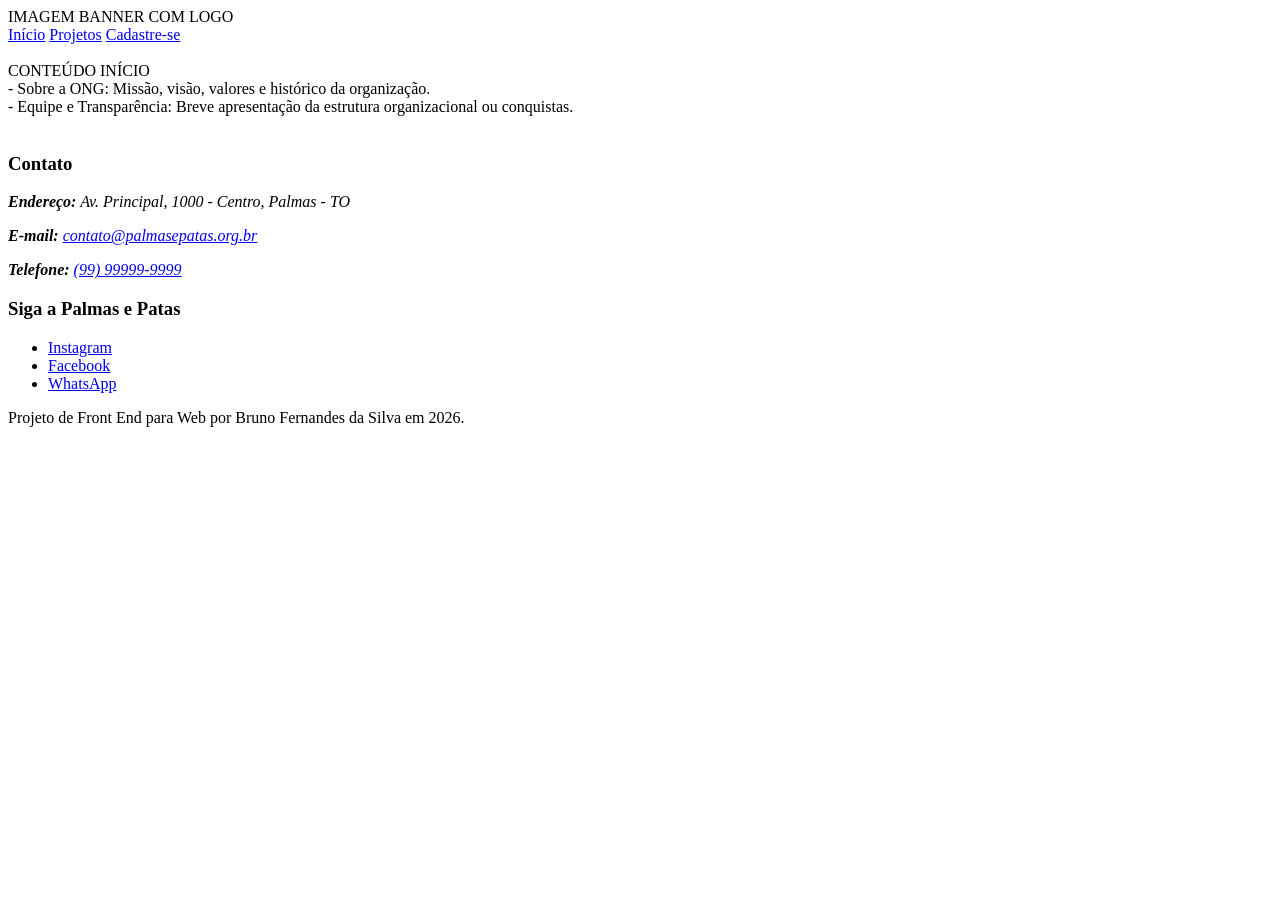
==== index.html @ 06e3e746 "Estrutura inicial do site Palmas e Patas" ====
<!DOCTYPE html>
<!-- BRUNO FERNANDES DA SILVA -->
<!-- RGM 49735403 -->
<html lang="pt-br">
<head>
    <meta charset="UTF-8">
    <meta name="viewport" content="width=device-width, initial-scale=1.0">
    <title>Início - Palmas e Patas</title>
</head>
<body>

    <header>
        IMAGEM BANNER COM LOGO
        <br>
        <nav>
        <a href="index.html">Início</a>
        <a href="projetos.html">Projetos</a>
        <a href="cadastro.html">Cadastre-se</a>
        </nav>
    </header>
<br>
    <main>

    CONTEÚDO INÍCIO<br>

    -	Sobre a ONG: Missão, visão, valores e histórico da organização.<br>
    -	Equipe e Transparência: Breve apresentação da estrutura organizacional ou conquistas.


    </main>
<br>
    <footer>

    <section>
        <h3>Contato</h3>
        <address>
            <p><strong>Endereço:</strong> Av. Principal, 1000 - Centro, Palmas - TO</p>
            <p><strong>E-mail:</strong> <a href="mailto:contato@palmasepatas.org.br">contato@palmasepatas.org.br</a></p>
            <p><strong>Telefone:</strong> <a href="tel:99999999999">(99) 99999-9999</a></p>
        </address>
    </section>

    <!-- Placeholder para redes sociais, já que elas não existem -->
    <section>
        <h3>Siga a Palmas e Patas</h3>
        <ul>
            <li><a href="https://instagram.com" target="_blank" rel="noopener">Instagram</a></li>
            <li><a href="https://facebook.com" target="_blank" rel="noopener">Facebook</a></li>
            <li><a href="https://whatsapp.com" target="_blank" rel="noopener">WhatsApp</a></li>
        </ul>
    </section>

    <div>
        <p>Projeto de Front End para Web por Bruno Fernandes da Silva em 2026.</p>
    </div>
</footer>

</body>
</html>
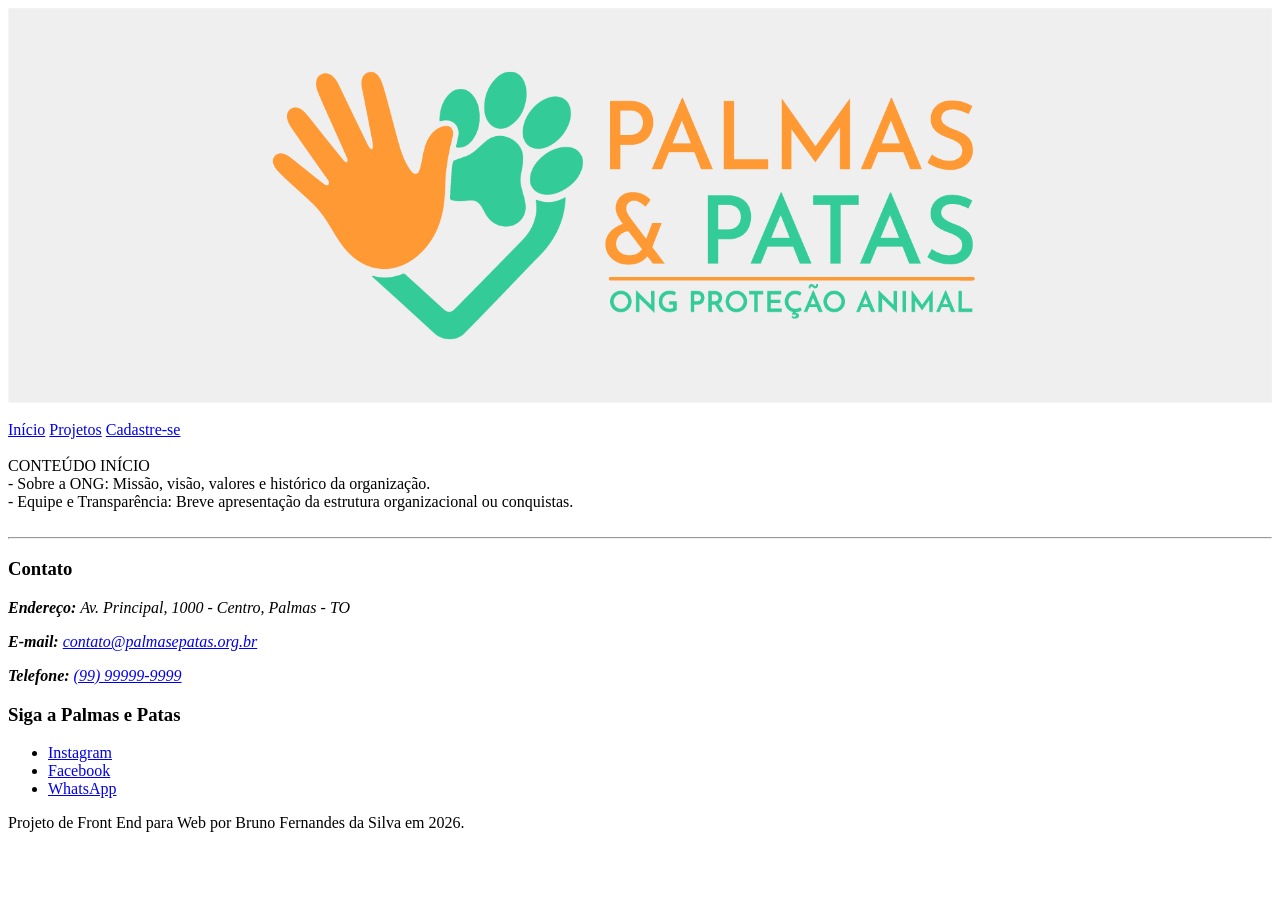
==== commit 9b9648dc: "Adicão do Banner do site" ====
--- a/index.html
+++ b/index.html
@@ -6,11 +6,27 @@
     <meta charset="UTF-8">
     <meta name="viewport" content="width=device-width, initial-scale=1.0">
     <title>Início - Palmas e Patas</title>
+
+    <!-- CSS TEMPORÁRIO PARA TESTES -->
+    <style>
+        .banner-img {
+            max-width: 100%;
+            height: auto;
+            display: block;
+        }
+    </style>
+
 </head>
 <body>
 
     <header>
-        IMAGEM BANNER COM LOGO
+        <picture>
+            <!-- Formato principal (ex: PNG ou WebP) -->
+            <source srcset="banner.png" type="image/png">
+            <!-- Fallback/Reserva caso o navegador não carregue o source acima -->
+            <img src="banner.jpg" alt="Banner Institucional da ONG Palmas e Patas" class="banner-img">
+            
+        </picture>
         <br>
         <nav>
         <a href="index.html">Início</a>
@@ -28,7 +44,8 @@
 
 
     </main>
-<br>
+    <br>
+    <hr>
     <footer>
 
     <section>
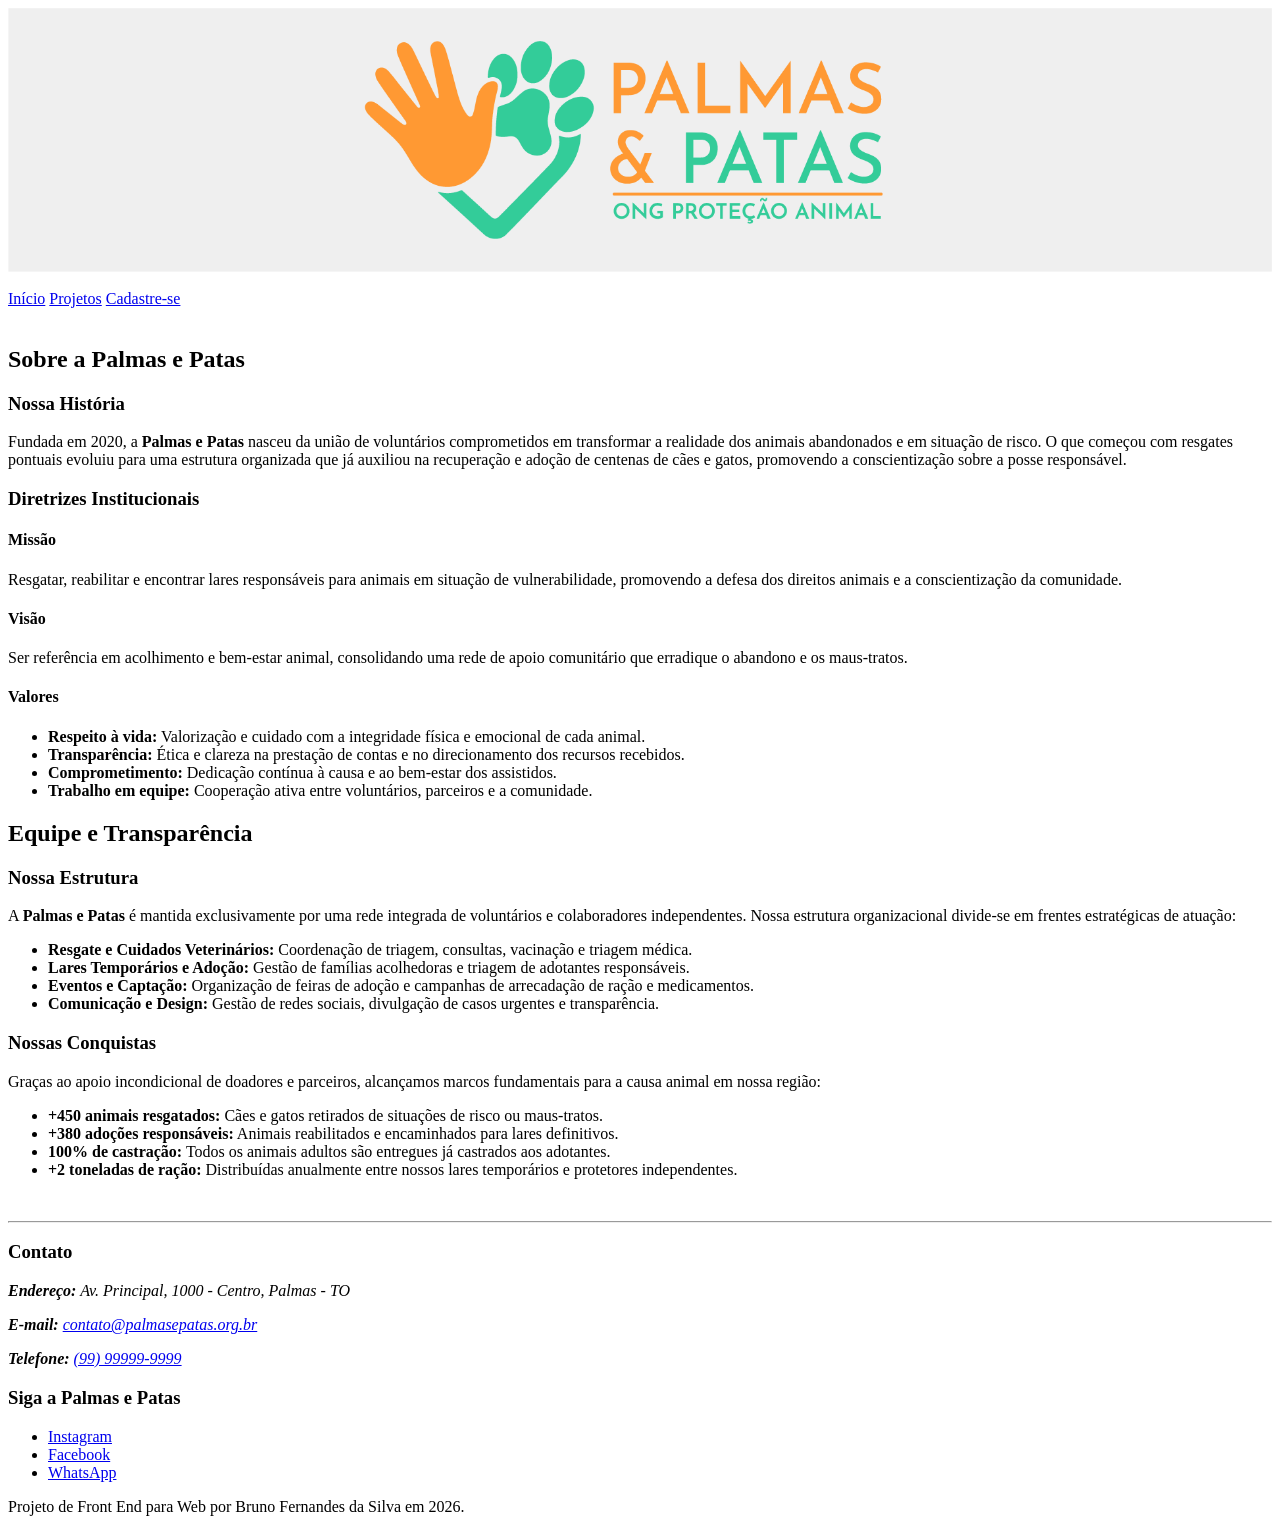
==== commit fd2d631a: "Adição do conteúdo do corpo das páginas index.html e cadastro.html" ====
--- a/index.html
+++ b/index.html
@@ -7,14 +7,8 @@
     <meta name="viewport" content="width=device-width, initial-scale=1.0">
     <title>Início - Palmas e Patas</title>
 
-    <!-- CSS TEMPORÁRIO PARA TESTES -->
-    <style>
-        .banner-img {
-            max-width: 100%;
-            height: auto;
-            display: block;
-        }
-    </style>
+    <!-- Vinculo CSS - Banner ajustável -->
+    <link rel="stylesheet" href="styles.css">
 
 </head>
 <body>
@@ -36,12 +30,67 @@
     </header>
 <br>
     <main>
+        <!-- Sobre a ONG: Missão, visão, valores e histórico da organização. -->
+        <section id="sobre">
+            <h2>Sobre a Palmas e Patas</h2>
+            
+            <article id="historico">
+                <!-- HISTÓRIA FICTÍCIA. A ONG É FICTÍCIA -->
+                <h3>Nossa História</h3>
+                <p>
+                    Fundada em 2020, a <strong>Palmas e Patas</strong> nasceu da união de voluntários comprometidos em transformar a realidade dos animais abandonados e em situação de risco. O que começou com resgates pontuais evoluiu para uma estrutura organizada que já auxiliou na recuperação e adoção de centenas de cães e gatos, promovendo a conscientização sobre a posse responsável.
+                </p>
+            </article>
 
-    CONTEÚDO INÍCIO<br>
+            <article id="missao-visao-valores">
+                <h3>Diretrizes Institucionais</h3>
+                
+                <h4>Missão</h4>
+                <p>Resgatar, reabilitar e encontrar lares responsáveis para animais em situação de vulnerabilidade, promovendo a defesa dos direitos animais e a conscientização da comunidade.</p>
 
-    -	Sobre a ONG: Missão, visão, valores e histórico da organização.<br>
-    -	Equipe e Transparência: Breve apresentação da estrutura organizacional ou conquistas.
+                <h4>Visão</h4>
+                <p>Ser referência em acolhimento e bem-estar animal, consolidando uma rede de apoio comunitário que erradique o abandono e os maus-tratos.</p>
 
+                <h4>Valores</h4>
+                <ul>
+                    <li><strong>Respeito à vida:</strong> Valorização e cuidado com a integridade física e emocional de cada animal.</li>
+                    <li><strong>Transparência:</strong> Ética e clareza na prestação de contas e no direcionamento dos recursos recebidos.</li>
+                    <li><strong>Comprometimento:</strong> Dedicação contínua à causa e ao bem-estar dos assistidos.</li>
+                    <li><strong>Trabalho em equipe:</strong> Cooperação ativa entre voluntários, parceiros e a comunidade.</li>
+                </ul>
+            </article>
+        </section>
+
+        <!-- Equipe e Transparência: Breve apresentação da estrutura organizacional ou conquistas. -->
+        <section id="equipe-transparencia">
+            <h2>Equipe e Transparência</h2>
+
+            <article id="estrutura-organizacional">
+                <h3>Nossa Estrutura</h3>
+                <p>
+                    A <strong>Palmas e Patas</strong> é mantida exclusivamente por uma rede integrada de voluntários e colaboradores independentes. Nossa estrutura organizacional divide-se em frentes estratégicas de atuação:
+                </p>
+                <ul>
+                    <li><strong>Resgate e Cuidados Veterinários:</strong> Coordenação de triagem, consultas, vacinação e triagem médica.</li>
+                    <li><strong>Lares Temporários e Adoção:</strong> Gestão de famílias acolhedoras e triagem de adotantes responsáveis.</li>
+                    <li><strong>Eventos e Captação:</strong> Organização de feiras de adoção e campanhas de arrecadação de ração e medicamentos.</li>
+                    <li><strong>Comunicação e Design:</strong> Gestão de redes sociais, divulgação de casos urgentes e transparência.</li>
+                </ul>
+            </article>
+
+            <article id="conquistas">
+                <h3>Nossas Conquistas</h3>
+                <p>
+                    Graças ao apoio incondicional de doadores e parceiros, alcançamos marcos fundamentais para a causa animal em nossa região:
+                </p>
+                <ul>
+                    <li><strong>+450 animais resgatados:</strong> Cães e gatos retirados de situações de risco ou maus-tratos.</li>
+                    <li><strong>+380 adoções responsáveis:</strong> Animais reabilitados e encaminhados para lares definitivos.</li>
+                    <li><strong>100% de castração:</strong> Todos os animais adultos são entregues já castrados aos adotantes.</li>
+                    <li><strong>+2 toneladas de ração:</strong> Distribuídas anualmente entre nossos lares temporários e protetores independentes.</li>
+                </ul>
+            </article>
+        </section>
 
     </main>
     <br>
--- a/styles.css
+++ b/styles.css
@@ -0,0 +1,6 @@
+/* Estilo global - Banner ajustável */
+.banner-img {
+    max-width: 100%;
+    height: auto;
+    display: block;
+}
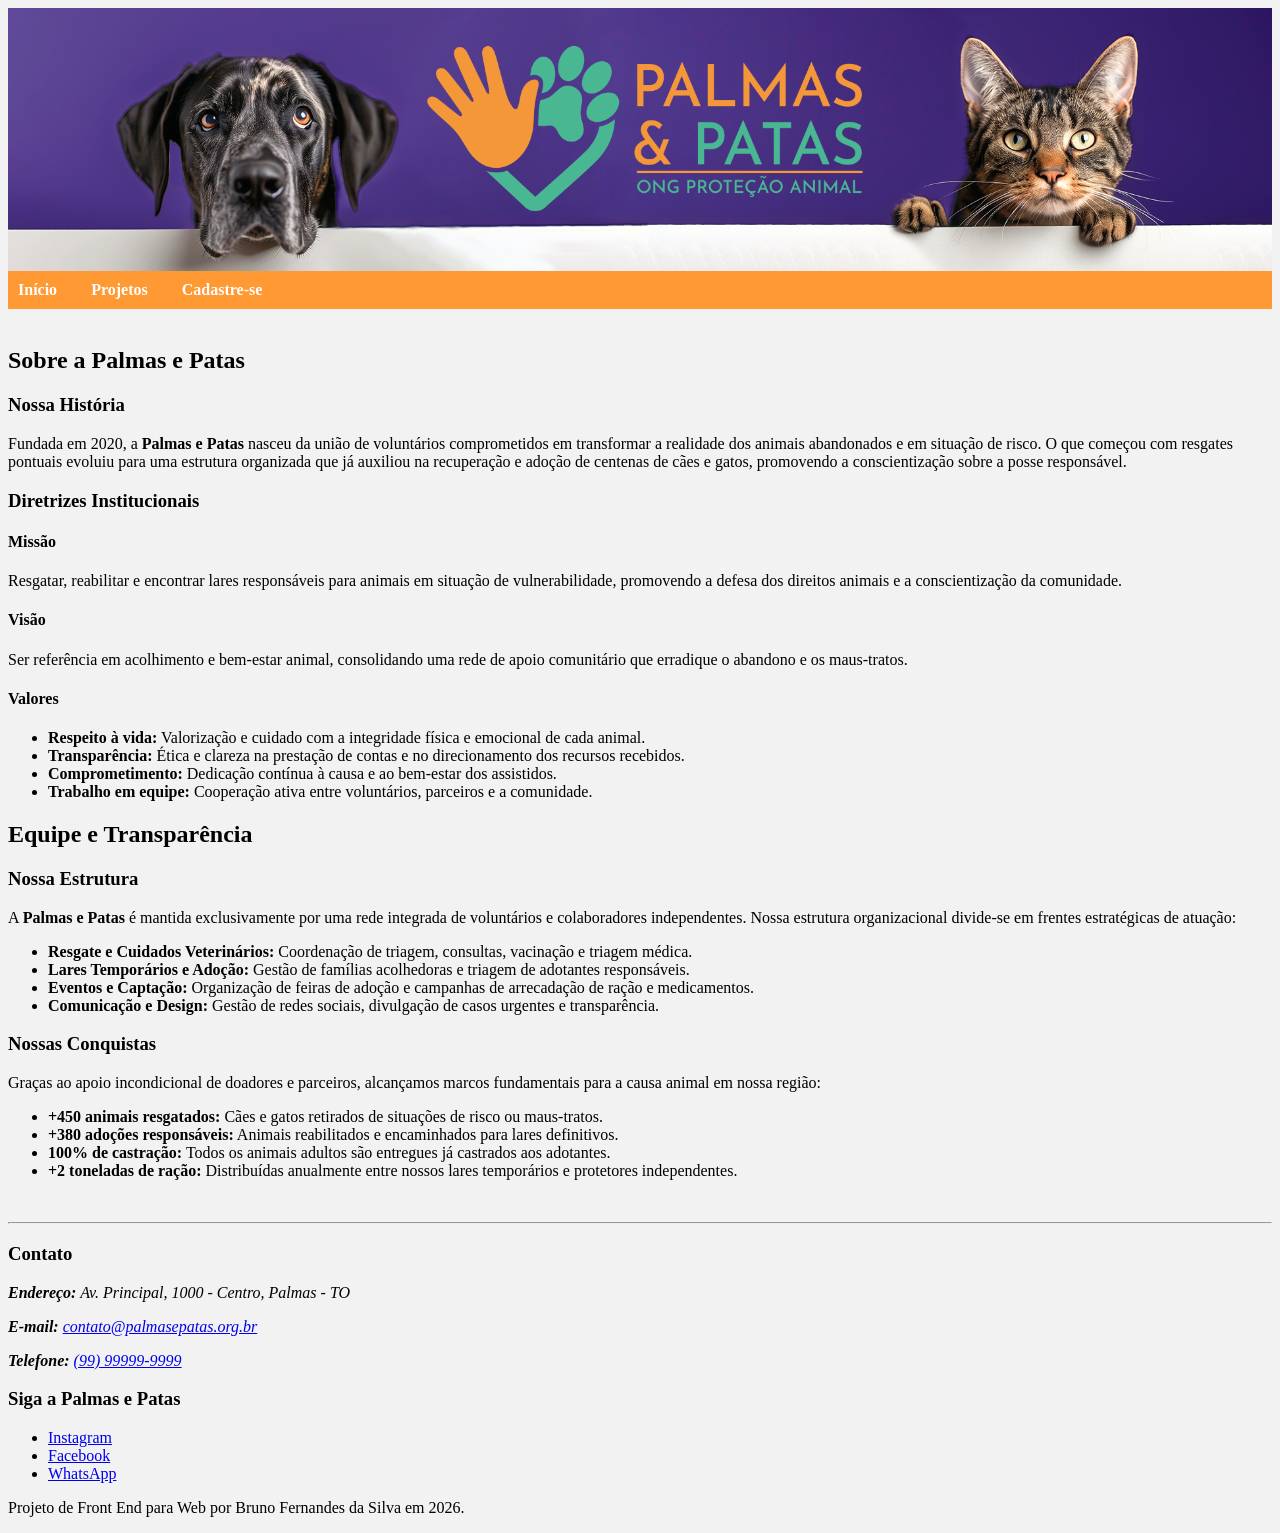
==== commit cc28a89e: "Alteração do Banner, Estilização do cabeçalho e adição de comentários" ====
--- a/index.html
+++ b/index.html
@@ -1,41 +1,48 @@
 <!DOCTYPE html>
 <!-- BRUNO FERNANDES DA SILVA -->
 <!-- RGM 49735403 -->
+
+<!-- Esspecificações de configurações da página -->
 <html lang="pt-br">
 <head>
     <meta charset="UTF-8">
     <meta name="viewport" content="width=device-width, initial-scale=1.0">
     <title>Início - Palmas e Patas</title>
 
-    <!-- Vinculo CSS - Banner ajustável -->
+    <!-- Vinculo CSS - Banner ajustável automaticamente -->
     <link rel="stylesheet" href="styles.css">
 
 </head>
+
+<!-- Conteúdo da página -->
 <body>
 
+    <!-- Cabeçalho -->
     <header>
         <picture>
-            <!-- Formato principal (ex: PNG ou WebP) -->
+            <!-- Banner -->
+            <!-- Formato principal -->
             <source srcset="banner.png" type="image/png">
-            <!-- Fallback/Reserva caso o navegador não carregue o source acima -->
+            <!-- Formato reserva -->
             <img src="banner.jpg" alt="Banner Institucional da ONG Palmas e Patas" class="banner-img">
-            
         </picture>
-        <br>
-        <nav>
+
+        <!-- Menu de navegação principal -->
+        <nav class="menu-principal">
         <a href="index.html">Início</a>
         <a href="projetos.html">Projetos</a>
         <a href="cadastro.html">Cadastre-se</a>
         </nav>
     </header>
 <br>
+    <!-- Conteúdo -->
     <main>
         <!-- Sobre a ONG: Missão, visão, valores e histórico da organização. -->
         <section id="sobre">
             <h2>Sobre a Palmas e Patas</h2>
             
             <article id="historico">
-                <!-- HISTÓRIA FICTÍCIA. A ONG É FICTÍCIA -->
+                <!-- História fictícia. -->
                 <h3>Nossa História</h3>
                 <p>
                     Fundada em 2020, a <strong>Palmas e Patas</strong> nasceu da união de voluntários comprometidos em transformar a realidade dos animais abandonados e em situação de risco. O que começou com resgates pontuais evoluiu para uma estrutura organizada que já auxiliou na recuperação e adoção de centenas de cães e gatos, promovendo a conscientização sobre a posse responsável.
@@ -95,8 +102,8 @@
     </main>
     <br>
     <hr>
+    <!-- Rodapé -->
     <footer>
-
     <section>
         <h3>Contato</h3>
         <address>
--- a/styles.css
+++ b/styles.css
@@ -1,6 +1,24 @@
-/* Estilo global - Banner ajustável */
+/* Imagen de Banner */
 .banner-img {
     max-width: 100%;
     height: auto;
     display: block;
 }
+
+/* Menu principal */
+.menu-principal {
+    background-color: #ff9933;
+    padding: 10px;
+}
+/* Menu principal - texto */
+.menu-principal a {
+    color: white;
+    text-decoration: none;
+    margin-right: 30px;
+    font-weight: 600;
+}
+
+/* Cor de fundo do site*/
+body {
+    background-color: #f2f2f2;
+}
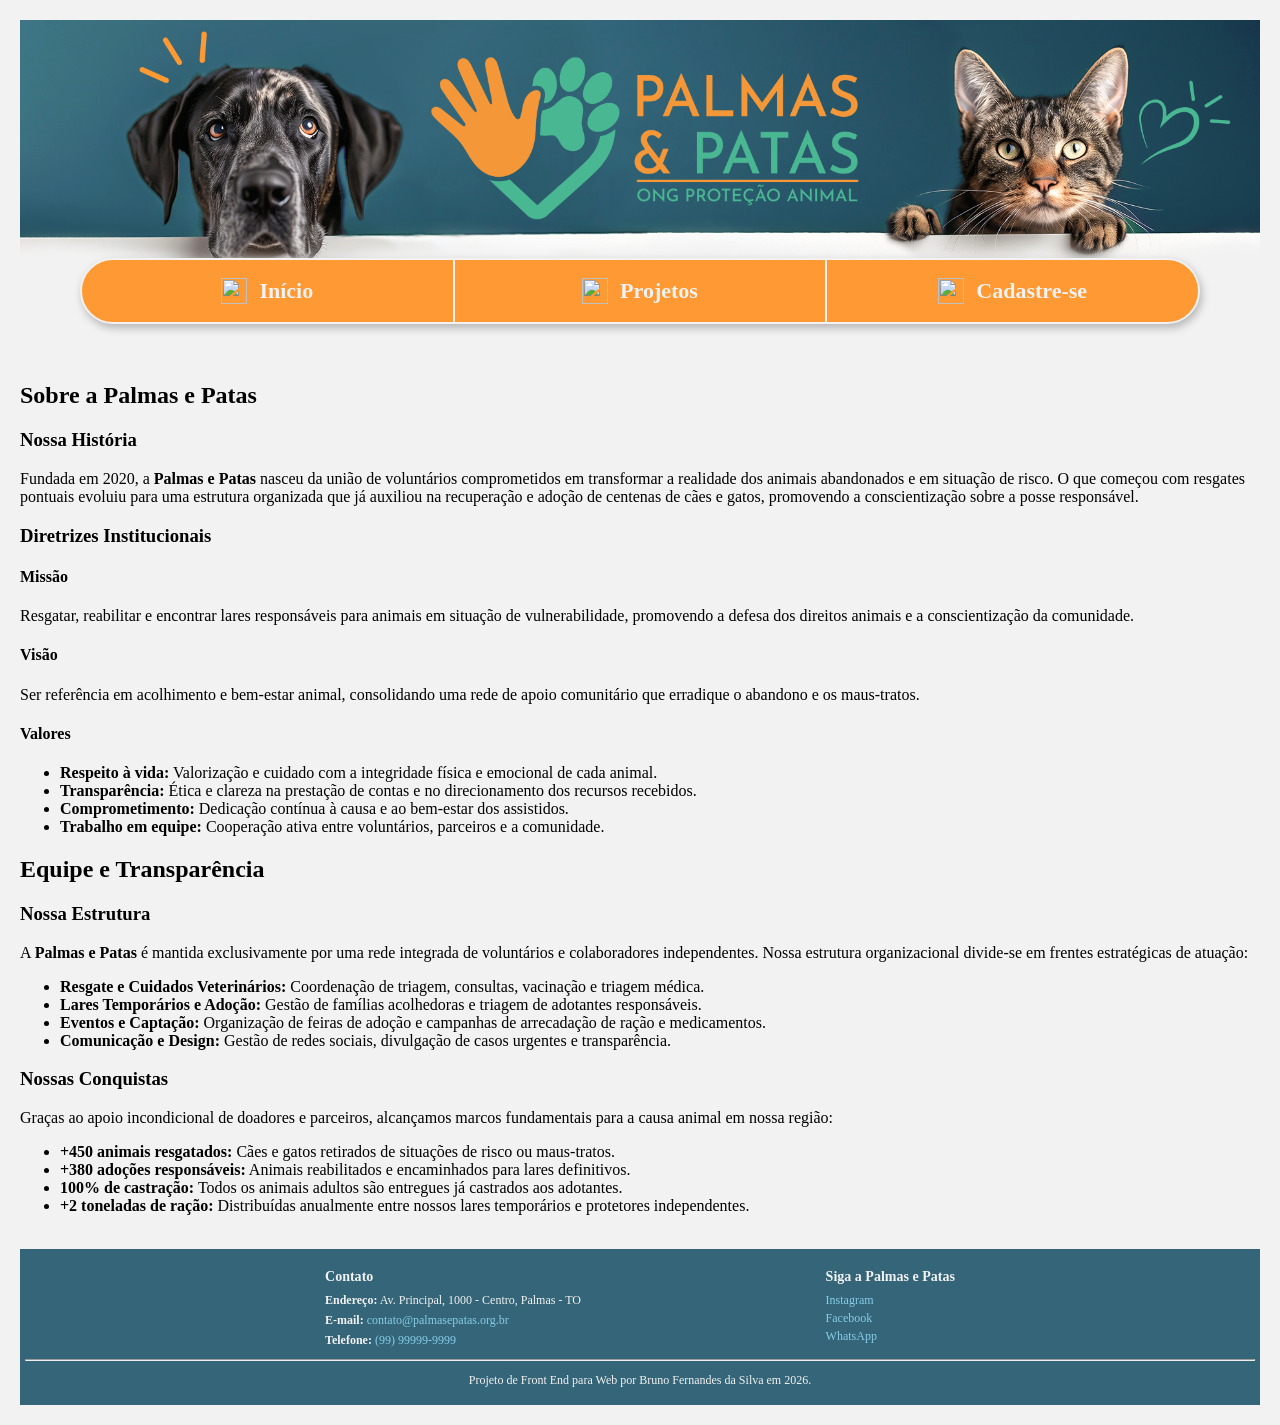
==== commit e15c7f7a: "Organização das pastas, estilização do menu e do rodapé, alteração do banner." ====
--- a/index.html
+++ b/index.html
@@ -22,16 +22,25 @@
         <picture>
             <!-- Banner -->
             <!-- Formato principal -->
-            <source srcset="banner.png" type="image/png">
+            <source srcset="Imagens\banner.png" type="image/png">
             <!-- Formato reserva -->
-            <img src="banner.jpg" alt="Banner Institucional da ONG Palmas e Patas" class="banner-img">
+            <img src="Imagens\banner.jpg" alt="Banner Institucional da ONG Palmas e Patas" class="banner-img">
         </picture>
 
         <!-- Menu de navegação principal -->
         <nav class="menu-principal">
-        <a href="index.html">Início</a>
-        <a href="projetos.html">Projetos</a>
-        <a href="cadastro.html">Cadastre-se</a>
+        <a href="index.html">
+            <img src="imagens/home.svg" alt="">
+            Início
+        </a>
+        <a href="projetos.html">
+            <img src="imagens/projetos.svg" alt="">
+            Projetos
+        </a>
+        <a href="cadastro.html">
+            <img src="imagens/cadastro2.svg" alt="">
+            Cadastre-se
+        </a>
         </nav>
     </header>
 <br>
@@ -101,9 +110,10 @@
 
     </main>
     <br>
-    <hr>
     <!-- Rodapé -->
     <footer>
+
+    <div class="rodape-conteudo"> <!-- Classe -->
     <section>
         <h3>Contato</h3>
         <address>
@@ -122,8 +132,9 @@
             <li><a href="https://whatsapp.com" target="_blank" rel="noopener">WhatsApp</a></li>
         </ul>
     </section>
-
-    <div>
+    </div>
+    <hr>
+    <div class="rodape-final"> <!-- Classe -->
         <p>Projeto de Front End para Web por Bruno Fernandes da Silva em 2026.</p>
     </div>
 </footer>
--- a/styles.css
+++ b/styles.css
@@ -8,17 +8,92 @@
 /* Menu principal */
 .menu-principal {
     background-color: #ff9933;
-    padding: 10px;
+    border: 2px solid #f2f2f2;
+    display: flex;
+    width: 90%;
+    margin: 0 auto;
+    border-radius: 50px;
+    position: relative;
+    top: -20px;
+    box-shadow: 2px 4px 8px rgba(0, 0, 0, 0.25);
 }
 /* Menu principal - texto */
 .menu-principal a {
-    color: white;
+    font-size: 22px;
+    color: #f2f2f2;
     text-decoration: none;
-    margin-right: 30px;
     font-weight: 600;
+    text-align: center;
+    flex: 1;
+    border-right: 2px solid #f2f2f2;
+    padding: 18px;
+    display: flex;
+    align-items: center;
+    justify-content: center;
+    gap: 12px;
+}
+/* Excluir divisória do menu depois de "Cadastre-se" */
+.menu-principal a:last-child {
+    border-right: none;
+}
+
+/* Menu principal - Ícones */
+.menu-principal a img {
+    width: 26px;
+    height: 26px;
 }
 
 /* Cor de fundo do site*/
 body {
     background-color: #f2f2f2;
-}+    margin: 20px;
+}
+
+/* Rodapé*/
+footer {
+    background-color: #346578;
+    color: #f2f2f2;
+    font-size: 12px;
+    padding: 5px;
+}
+
+.rodape-conteudo {
+    display: flex;
+    justify-content: space-between;
+    padding: 0 300px;
+}
+
+footer a {
+    color: #87cde9;
+    text-decoration: none;
+}
+
+footer ul {
+    list-style: none;
+    padding: 0;
+    margin: 0;
+}
+
+/* Espaçamento entre Instagram, Facebook e WhatsApp */
+footer ul li {
+    margin: 3px 0;
+}
+
+footer address {
+    font-style: normal;
+    margin: 0;
+}
+
+/* Espaçamento entre Endereço, E-mail e Telefone */
+footer address p {
+    margin: 5px 0;
+}
+
+/* Espaçamento abaixo dos títulos */
+footer h3 {
+    margin-bottom: 8px;
+}
+
+.rodape-final {
+    text-align: center;
+}
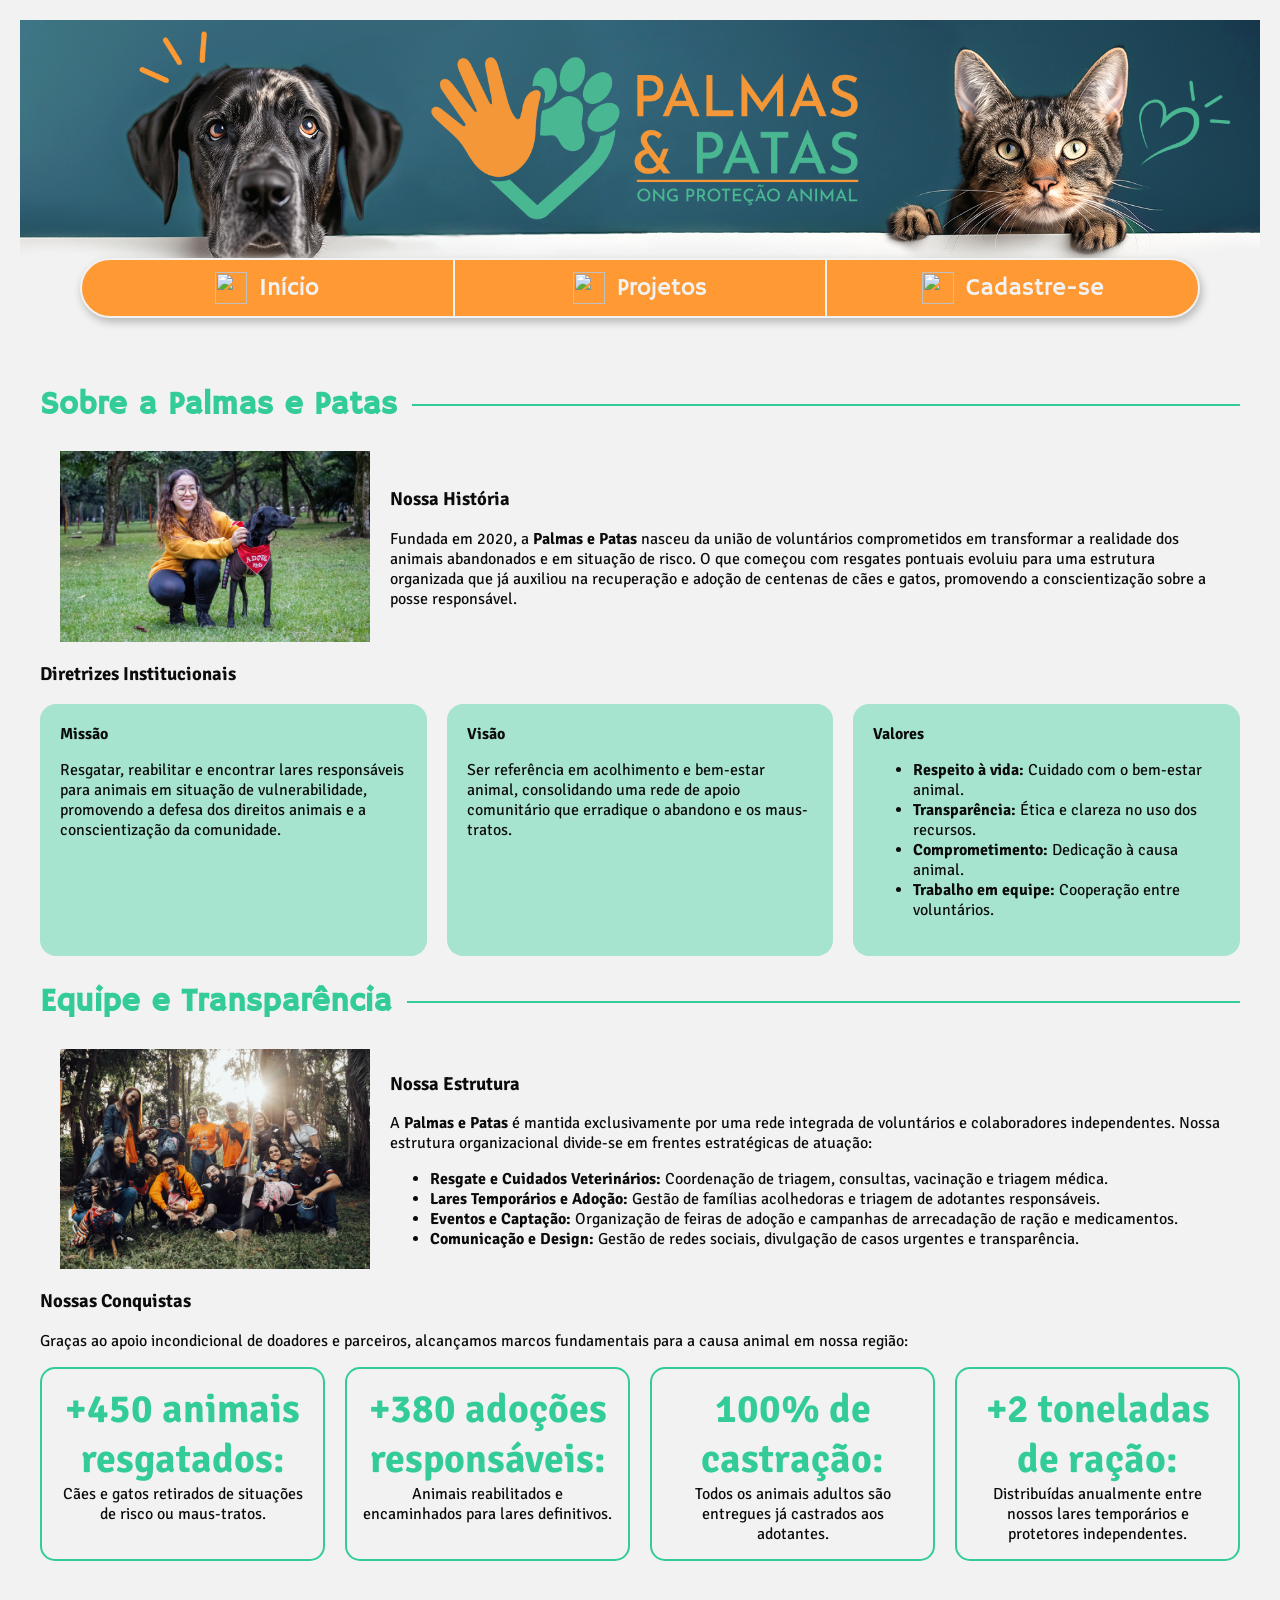
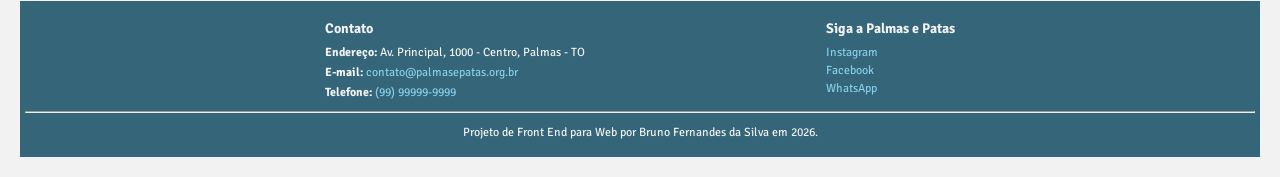
==== commit 5db79355: "Estilização da página inicial" ====
--- a/index.html
+++ b/index.html
@@ -22,9 +22,9 @@
         <picture>
             <!-- Banner -->
             <!-- Formato principal -->
-            <source srcset="Imagens\banner.png" type="image/png">
+            <source srcset="Imagens/banner.png" type="image/png">
             <!-- Formato reserva -->
-            <img src="Imagens\banner.jpg" alt="Banner Institucional da ONG Palmas e Patas" class="banner-img">
+            <img src="Imagens/banner.jpg" alt="Banner Institucional da ONG Palmas e Patas" class="banner-img">
         </picture>
 
         <!-- Menu de navegação principal -->
@@ -48,38 +48,61 @@
     <main>
         <!-- Sobre a ONG: Missão, visão, valores e histórico da organização. -->
         <section id="sobre">
-            <h2>Sobre a Palmas e Patas</h2>
-            
-            <article id="historico">
-                <!-- História fictícia. -->
-                <h3>Nossa História</h3>
-                <p>
-                    Fundada em 2020, a <strong>Palmas e Patas</strong> nasceu da união de voluntários comprometidos em transformar a realidade dos animais abandonados e em situação de risco. O que começou com resgates pontuais evoluiu para uma estrutura organizada que já auxiliou na recuperação e adoção de centenas de cães e gatos, promovendo a conscientização sobre a posse responsável.
-                </p>
-            </article>
+            <h2 class="titulo-secao">Sobre a Palmas e Patas</h2>
+
+            <div class="sobre-conteudo">
+                <picture>
+                    <source srcset="Imagens/sobre.png" type="image/png">
+                    <img src="Imagens/sobre.jpg" alt="Foto do Projeto Comedouros Comunitários" class="img-sobre">
+                </picture>
+
+                <article id="historico">
+                    <!-- História fictícia. -->
+                    <h3>Nossa História</h3>
+                    <p>
+                        Fundada em 2020, a <strong>Palmas e Patas</strong> nasceu da união de voluntários comprometidos em transformar a realidade dos animais abandonados e em situação de risco. O que começou com resgates pontuais evoluiu para uma estrutura organizada que já auxiliou na recuperação e adoção de centenas de cães e gatos, promovendo a conscientização sobre a posse responsável.
+                    </p>
+                </article>
+            </div>
 
             <article id="missao-visao-valores">
                 <h3>Diretrizes Institucionais</h3>
                 
-                <h4>Missão</h4>
-                <p>Resgatar, reabilitar e encontrar lares responsáveis para animais em situação de vulnerabilidade, promovendo a defesa dos direitos animais e a conscientização da comunidade.</p>
+                <div class="diretrizes">
 
-                <h4>Visão</h4>
-                <p>Ser referência em acolhimento e bem-estar animal, consolidando uma rede de apoio comunitário que erradique o abandono e os maus-tratos.</p>
+                    <div class="diretriz">
+                        <h4>Missão</h4>
+                        <p>Resgatar, reabilitar e encontrar lares responsáveis para animais em situação de vulnerabilidade, promovendo a defesa dos direitos animais e a conscientização da comunidade.</p>
+                    </div>
 
-                <h4>Valores</h4>
-                <ul>
-                    <li><strong>Respeito à vida:</strong> Valorização e cuidado com a integridade física e emocional de cada animal.</li>
-                    <li><strong>Transparência:</strong> Ética e clareza na prestação de contas e no direcionamento dos recursos recebidos.</li>
-                    <li><strong>Comprometimento:</strong> Dedicação contínua à causa e ao bem-estar dos assistidos.</li>
-                    <li><strong>Trabalho em equipe:</strong> Cooperação ativa entre voluntários, parceiros e a comunidade.</li>
-                </ul>
+                    <div class="diretriz">
+                        <h4>Visão</h4>
+                        <p>Ser referência em acolhimento e bem-estar animal, consolidando uma rede de apoio comunitário que erradique o abandono e os maus-tratos.</p>
+                    </div>
+
+                    <div class="diretriz">
+                        <h4>Valores</h4>
+                        <ul>
+                            <li><strong>Respeito à vida:</strong> Cuidado com o bem-estar animal.</li>
+                            <li><strong>Transparência:</strong> Ética e clareza no uso dos recursos.</li>
+                            <li><strong>Comprometimento:</strong> Dedicação à causa animal.</li>
+                            <li><strong>Trabalho em equipe:</strong> Cooperação entre voluntários.</li>
+                        </ul>
+                    </div>
+                </div>
             </article>
         </section>
 
         <!-- Equipe e Transparência: Breve apresentação da estrutura organizacional ou conquistas. -->
         <section id="equipe-transparencia">
-            <h2>Equipe e Transparência</h2>
+            <h2 class="titulo-secao">Equipe e Transparência</h2>
+
+            <div class="equipe-conteudo">
+
+            <picture>
+                <source srcset="Imagens/equipe.png" type="image/png">
+                <img src="Imagens/equipe.jpg" alt="Foto do Projeto Comedouros Comunitários" class="img-equipe">
+            </picture>
 
             <article id="estrutura-organizacional">
                 <h3>Nossa Estrutura</h3>
@@ -93,18 +116,31 @@
                     <li><strong>Comunicação e Design:</strong> Gestão de redes sociais, divulgação de casos urgentes e transparência.</li>
                 </ul>
             </article>
+            </div>
 
             <article id="conquistas">
                 <h3>Nossas Conquistas</h3>
                 <p>
                     Graças ao apoio incondicional de doadores e parceiros, alcançamos marcos fundamentais para a causa animal em nossa região:
                 </p>
-                <ul>
-                    <li><strong>+450 animais resgatados:</strong> Cães e gatos retirados de situações de risco ou maus-tratos.</li>
-                    <li><strong>+380 adoções responsáveis:</strong> Animais reabilitados e encaminhados para lares definitivos.</li>
-                    <li><strong>100% de castração:</strong> Todos os animais adultos são entregues já castrados aos adotantes.</li>
-                    <li><strong>+2 toneladas de ração:</strong> Distribuídas anualmente entre nossos lares temporários e protetores independentes.</li>
-                </ul>
+                <div class="conquistas-caixas">
+                    <div class="conquista">
+                        <strong>+450 animais resgatados:</strong>
+                        Cães e gatos retirados de situações de risco ou maus-tratos.
+                    </div>
+                    <div class="conquista">
+                        <strong>+380 adoções responsáveis:</strong>
+                        Animais reabilitados e encaminhados para lares definitivos.
+                    </div>
+                    <div class="conquista">
+                        <strong>100% de castração:</strong>
+                        Todos os animais adultos são entregues já castrados aos adotantes.
+                    </div>
+                    <div class="conquista">
+                        <strong>+2 toneladas de ração:</strong>
+                        Distribuídas anualmente entre nossos lares temporários e protetores independentes.
+                    </div>
+                </div>
             </article>
         </section>
 
--- a/styles.css
+++ b/styles.css
@@ -1,3 +1,6 @@
+/* Import das fontes "Hammersmith One" e "Signika Negative" via Google Fonts */
+@import url('https://fonts.googleapis.com/css2?family=Hammersmith+One&family=Signika+Negative:wght@300..700&display=swap');
+
 /* Imagen de Banner */
 .banner-img {
     max-width: 100%;
@@ -5,32 +8,32 @@
     display: block;
 }
 
-/* Menu principal */
+/* Menu principal - caixa */
 .menu-principal {
     background-color: #ff9933;
     border: 2px solid #f2f2f2;
     display: flex;
-    width: 90%;
+    width: 90%; /* Tamanho horizontal que a caixa ocupa */
     margin: 0 auto;
     border-radius: 50px;
     position: relative;
-    top: -20px;
+    top: -20px; /* Para sobrepor o banner */
     box-shadow: 2px 4px 8px rgba(0, 0, 0, 0.25);
 }
 /* Menu principal - texto */
 .menu-principal a {
-    font-size: 22px;
+    font-size: 24px;
     color: #f2f2f2;
-    text-decoration: none;
-    font-weight: 600;
+    text-decoration: none; /* Remover sublinhado padrão */
+    font-family: "Hammersmith One", sans-serif;
     text-align: center;
     flex: 1;
     border-right: 2px solid #f2f2f2;
-    padding: 18px;
+    padding: 12px; /* espaçaento interno */
     display: flex;
     align-items: center;
     justify-content: center;
-    gap: 12px;
+    gap: 12px; /* Espaçamento entre os elementos (texto e ícone) */
 }
 /* Excluir divisória do menu depois de "Cadastre-se" */
 .menu-principal a:last-child {
@@ -39,14 +42,118 @@
 
 /* Menu principal - Ícones */
 .menu-principal a img {
-    width: 26px;
-    height: 26px;
-}
-
-/* Cor de fundo do site*/
+    width: 32px;
+    height: 32px;
+}
+
 body {
+    background-color: #f2f2f2; /* Cor de fundo do site*/
+    margin: 20px;
+    font-family: "Signika Negative", sans-serif; /* Fonte padrão do site*/
+}
+
+main {
+    margin: 20px; /* Para margem do texto do site */
+    color:#0c0c0c
+}
+
+/* Títulos */
+h1, h2 {
+    font-family: "Hammersmith One", sans-serif;
+    color: #33cc99;
+    font-size: 32px;
+}
+
+/* Subtítulos */
+h3, h4 {
+    font-family: "Signika Negative", sans-serif;
+    font-weight: 700;
+}
+
+/* Adicionando uma linha depois dos títulos através da classe */
+.titulo-secao {
+    display: flex;
+    align-items: center;
+    gap: 15px;
+}
+.titulo-secao::after {
+    content: "";
+    height: 2.5px;
+    background-color: #33cc99;
+    flex: 1;
+}
+
+/* Imagem Sobre */
+.sobre-conteudo {
+    display: flex;
+    align-items: center;
+    gap: 20px;
+    margin: 20px;
+}
+#historico {
+    flex: 1;
+}
+.img-sobre {
+    width: 310px;
+    height: auto;
+    display: block;
+}
+
+/* Cria as caixas de "Missão", "Visão" e "Valores" atravéz da classe */
+.diretrizes {
+    display: flex;
+    gap: 20px;
+}
+.diretriz {
+    flex: 1;
+    background-color: rgba(51, 204, 153, 0.4); /* Em RGB para controlar a opacidade */
+    color: #0c0c0c;
+    padding: 20px;
+    border-radius: 16px;
+}
+.diretriz h4 {
+    margin: 0 0 10px 0;
+}
+
+/* Imagem Equipe */
+.equipe-conteudo {
+    display: flex;
+    align-items: center;
+    gap: 20px;
+    margin: 20px;
+}
+#historico {
+    flex: 1;
+}
+.img-equipe {
+    width: 310px;
+    height: auto;
+    display: block;
+}
+
+/* Cria as caixas de Conquistas atravéz da classe */
+.conquistas-caixas {
+    display: flex;
+    gap: 20px;
+}
+
+.conquista {
+    flex: 1;
     background-color: #f2f2f2;
-    margin: 20px;
+    border: 2.5px solid #33cc99;
+    border-radius: 15px;
+    padding: 15px;
+    text-align: center;
+}
+
+.conquista strong {
+    display: block;
+    font-size: 40px;
+    color: #33cc99;
+}
+
+.conquista p {
+    margin: 5px 0 0 0;
 }
 
 /* Rodapé*/
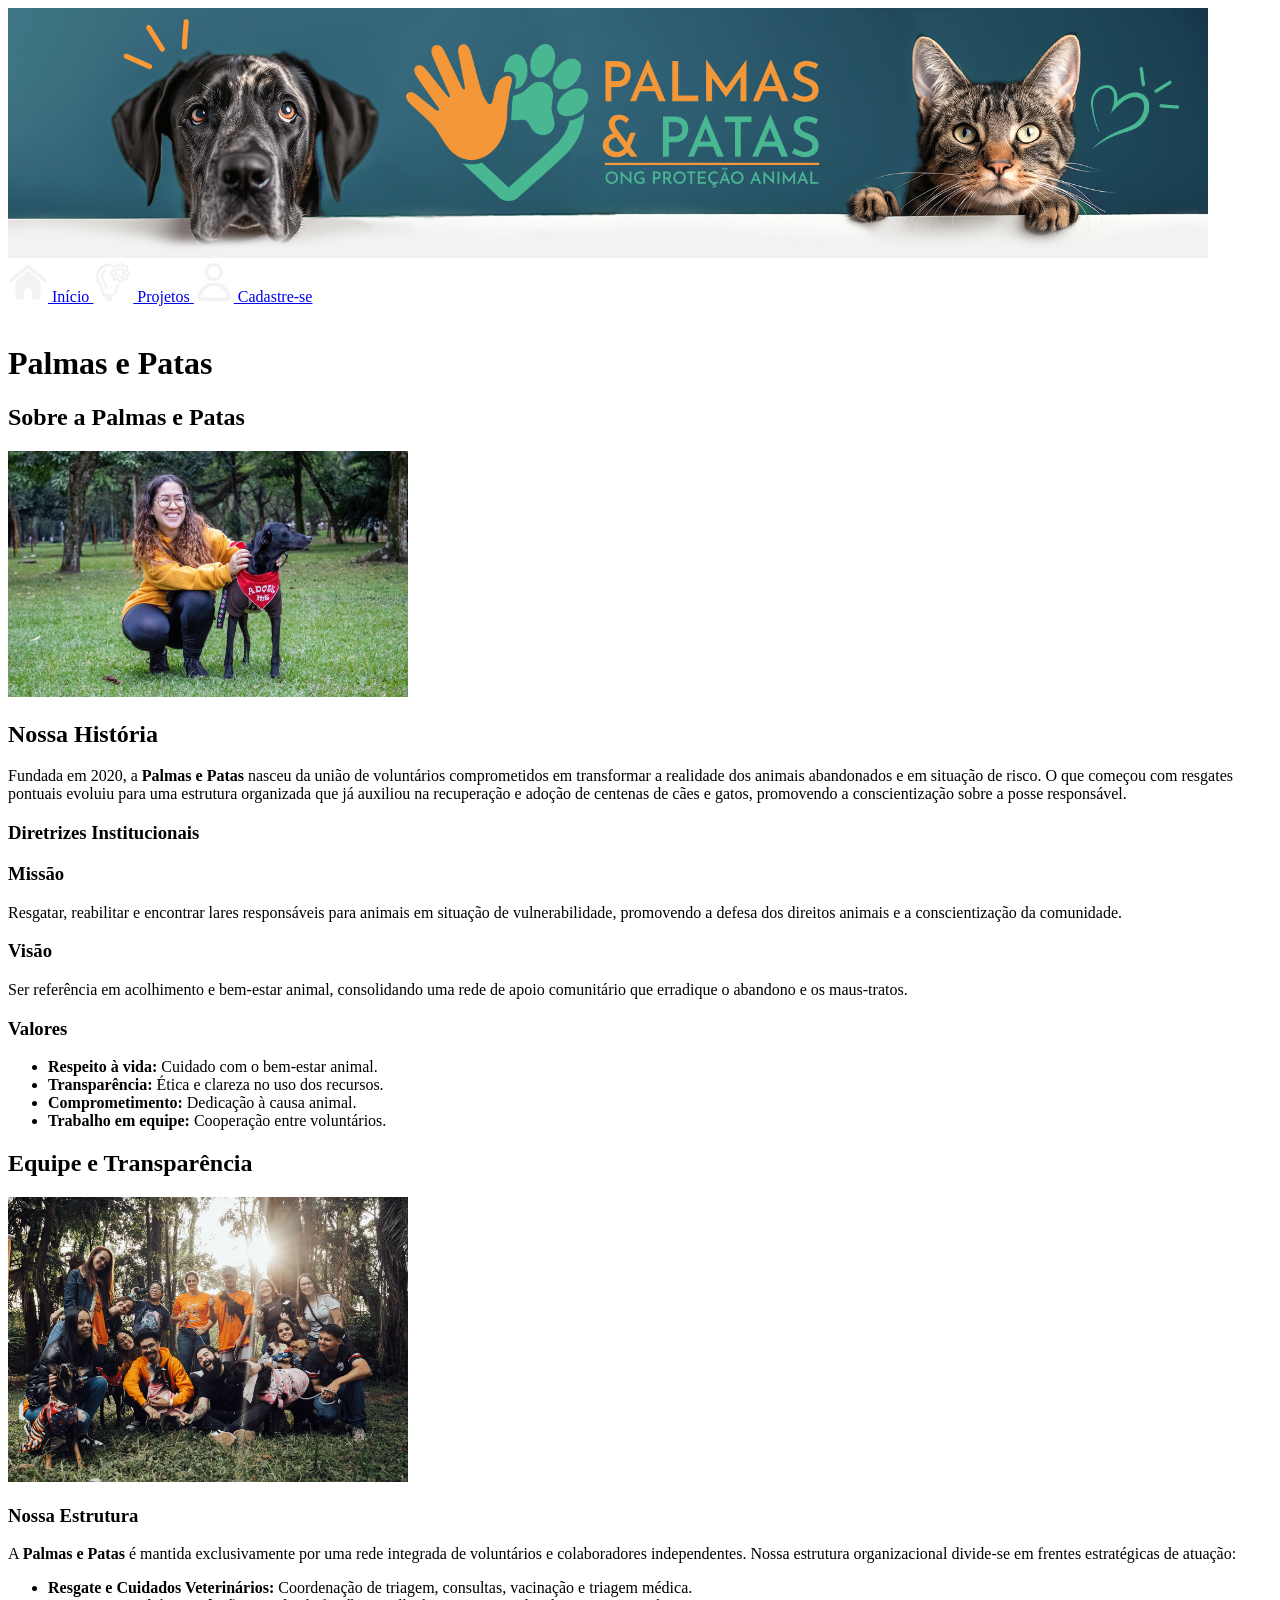
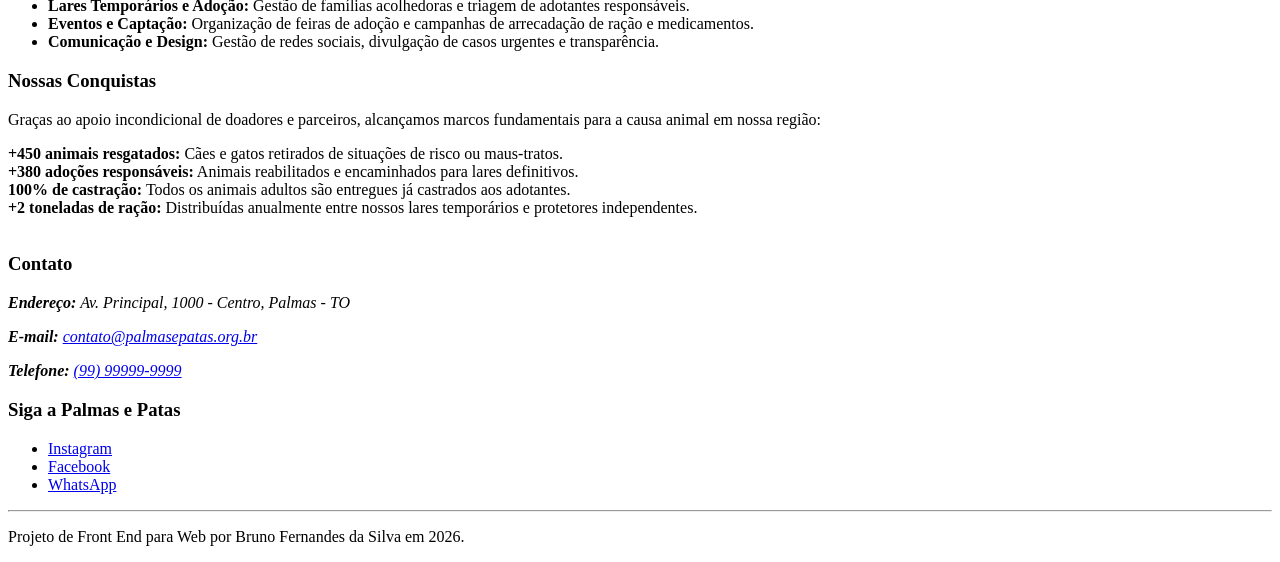
==== commit 3346099c: "Adapta o projeto para a entrega 1 com estrutura HTML" ====
--- a/index.html
+++ b/index.html
@@ -2,15 +2,12 @@
 <!-- BRUNO FERNANDES DA SILVA -->
 <!-- RGM 49735403 -->
 
-<!-- Esspecificações de configurações da página -->
+<!-- Especificações de configurações da página -->
 <html lang="pt-br">
 <head>
     <meta charset="UTF-8">
     <meta name="viewport" content="width=device-width, initial-scale=1.0">
     <title>Início - Palmas e Patas</title>
-
-    <!-- Vinculo CSS - Banner ajustável automaticamente -->
-    <link rel="stylesheet" href="styles.css">
 
 </head>
 
@@ -24,21 +21,21 @@
             <!-- Formato principal -->
             <source srcset="Imagens/banner.png" type="image/png">
             <!-- Formato reserva -->
-            <img src="Imagens/banner.jpg" alt="Banner Institucional da ONG Palmas e Patas" class="banner-img">
+            <img src="Imagens/banner.jpg" alt="Banner Institucional da ONG Palmas e Patas" class="banner-img" width="1200">
         </picture>
 
         <!-- Menu de navegação principal -->
         <nav class="menu-principal">
         <a href="index.html">
-            <img src="imagens/home.svg" alt="">
+            <img src="Imagens/home.svg" alt="" width="40">
             Início
         </a>
         <a href="projetos.html">
-            <img src="imagens/projetos.svg" alt="">
+            <img src="Imagens/projetos.svg" alt="" width="40">
             Projetos
         </a>
         <a href="cadastro.html">
-            <img src="imagens/cadastro2.svg" alt="">
+            <img src="Imagens/cadastro2.svg" alt="" width="40">
             Cadastre-se
         </a>
         </nav>
@@ -47,18 +44,19 @@
     <!-- Conteúdo -->
     <main>
         <!-- Sobre a ONG: Missão, visão, valores e histórico da organização. -->
+        <h1>Palmas e Patas</h1>
         <section id="sobre">
             <h2 class="titulo-secao">Sobre a Palmas e Patas</h2>
 
             <div class="sobre-conteudo">
                 <picture>
                     <source srcset="Imagens/sobre.png" type="image/png">
-                    <img src="Imagens/sobre.jpg" alt="Foto do Projeto Comedouros Comunitários" class="img-sobre">
+                    <img src="Imagens/sobre.jpg" alt="Foto do Projeto Palmas e Patas" class="img-sobre" width="400">
                 </picture>
 
                 <article id="historico">
                     <!-- História fictícia. -->
-                    <h3>Nossa História</h3>
+                    <h2>Nossa História</h2>
                     <p>
                         Fundada em 2020, a <strong>Palmas e Patas</strong> nasceu da união de voluntários comprometidos em transformar a realidade dos animais abandonados e em situação de risco. O que começou com resgates pontuais evoluiu para uma estrutura organizada que já auxiliou na recuperação e adoção de centenas de cães e gatos, promovendo a conscientização sobre a posse responsável.
                     </p>
@@ -71,17 +69,17 @@
                 <div class="diretrizes">
 
                     <div class="diretriz">
-                        <h4>Missão</h4>
+                        <h3>Missão</h3>
                         <p>Resgatar, reabilitar e encontrar lares responsáveis para animais em situação de vulnerabilidade, promovendo a defesa dos direitos animais e a conscientização da comunidade.</p>
                     </div>
 
                     <div class="diretriz">
-                        <h4>Visão</h4>
+                        <h3>Visão</h3>
                         <p>Ser referência em acolhimento e bem-estar animal, consolidando uma rede de apoio comunitário que erradique o abandono e os maus-tratos.</p>
                     </div>
 
                     <div class="diretriz">
-                        <h4>Valores</h4>
+                        <h3>Valores</h3>
                         <ul>
                             <li><strong>Respeito à vida:</strong> Cuidado com o bem-estar animal.</li>
                             <li><strong>Transparência:</strong> Ética e clareza no uso dos recursos.</li>
@@ -101,7 +99,7 @@
 
             <picture>
                 <source srcset="Imagens/equipe.png" type="image/png">
-                <img src="Imagens/equipe.jpg" alt="Foto do Projeto Comedouros Comunitários" class="img-equipe">
+                <img src="Imagens/equipe.jpg" alt="Foto da Equipe Palmas e Patas" class="img-equipe" width="400">
             </picture>
 
             <article id="estrutura-organizacional">
